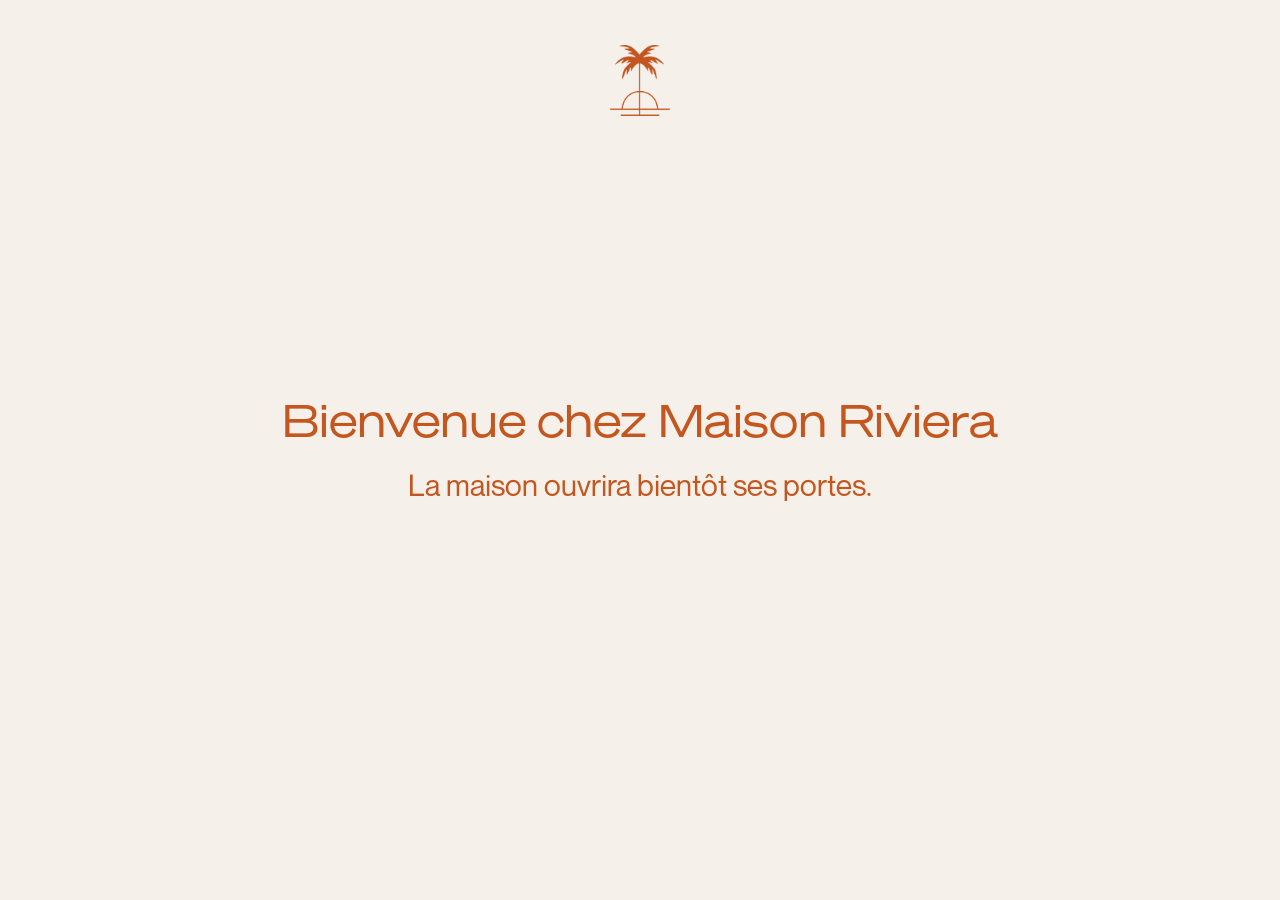
==== index.html @ 811e1cfb "Mise a jour du code et ajout du lien Instagram" ====
<!DOCTYPE html>
<html lang="fr">
<head>
    <meta charset="UTF-8">
    <meta name="viewport" content="width=device-width, initial-scale=1.0">
    <title>Maison Riviera</title>

    <link rel="stylesheet" href="style.css">
</head>

<body>
    <header>
        <a href="https://www.instagram.com/bymaisonriviera/" class="instagram-link" aria-label="Instagram de Maison Riviera">
            <img src="logo.png" alt="Maison Riviera" class="logo">
        </a>
    </header>

    <main>
        <a href="https://www.instagram.com/bymaisonriviera/" class="instagram-link welcome">Bienvenue chez Maison Riviera</a>
        <a href="https://www.instagram.com/bymaisonriviera/" class="instagram-link opening">La maison ouvrira bientôt ses portes.</a>
    </main>

    <script src="script.js"></script>
</body>
</html>
---- style.css ----
:root {
    --background-color: #f5f0e9;
    --text-color: #c4561f;
}

/* Söhne Breit — titres */
@font-face {
    font-family: "Söhne Breit";
    src: url("TYPO/TestSohneBreit-Buch-BF663d89ca2ff42.otf") format("opentype");
    font-style: normal;
    font-weight: 400;
}

@font-face {
    font-family: "Söhne Breit";
    src: url("TYPO/TestSohneBreit-BuchKursiv-BF663d89ca6008d.otf") format("opentype");
    font-style: italic;
    font-weight: 400;
}

@font-face {
    font-family: "Söhne Breit";
    src: url("TYPO/TestSohneBreit-Halbfett-BF663d89cacf645.otf") format("opentype");
    font-style: normal;
    font-weight: 600;
}

@font-face {
    font-family: "Söhne Breit";
    src: url("TYPO/TestSohneBreit-Fett-BF663d89ca84caa.otf") format("opentype");
    font-style: normal;
    font-weight: 700;
}

/* Neue Montreal — corps de texte */
@font-face {
    font-family: "Neue Montreal";
    src: url("TYPO/NeueMontreal-Regular.otf") format("opentype");
    font-style: normal;
    font-weight: 400;
}

@font-face {
    font-family: "Neue Montreal";
    src: url("TYPO/NeueMontreal-Italic.otf") format("opentype");
    font-style: italic;
    font-weight: 400;
}

@font-face {
    font-family: "Neue Montreal";
    src: url("TYPO/NeueMontreal-Medium.otf") format("opentype");
    font-style: normal;
    font-weight: 500;
}

@font-face {
    font-family: "Neue Montreal";
    src: url("TYPO/NeueMontreal-Bold.otf") format("opentype");
    font-style: normal;
    font-weight: 700;
}

* {
    margin: 0;
    padding: 0;
    box-sizing: border-box;
}

html,
body {
    width: 100%;
    min-height: 100%;
}

body {
    display: flex;
    justify-content: center;
    align-items: center;
    min-height: 100vh;
    min-height: 100svh;
    padding: 16px;
    overflow-x: hidden;
    font-family: "Neue Montreal", Arial, sans-serif;
    background-color: var(--background-color);
    color: var(--text-color);
}

header {
    position: absolute;
    top: 0;
    left: 0;
    width: 100%;
    text-align: center;
}

.logo {
    width: clamp(36px, 12vw, 60px); /* Taille du logo */
    margin-top: clamp(24px, 5vw, 45px); /* Espace au-dessus du logo */
    max-width: 100%;
    height: auto;
}

.instagram-link {
    color: inherit;
    text-decoration: none;
}

main {
    display: grid;
    gap: clamp(12px, 2vw, 24px);
    width: min(100%, 1200px);
    text-align: center;
}

.welcome {
    font-family: "Söhne Breit", Arial, sans-serif;
    font-size: clamp(32px, 5vw, 45px);
    font-weight: 400;
    line-height: 1.05;
}

.opening {
    font-family: "Neue Montreal", Arial, sans-serif;
    font-size: clamp(20px, 3.4vw, 30px);
    font-weight: 400;
    line-height: 1.15;
}
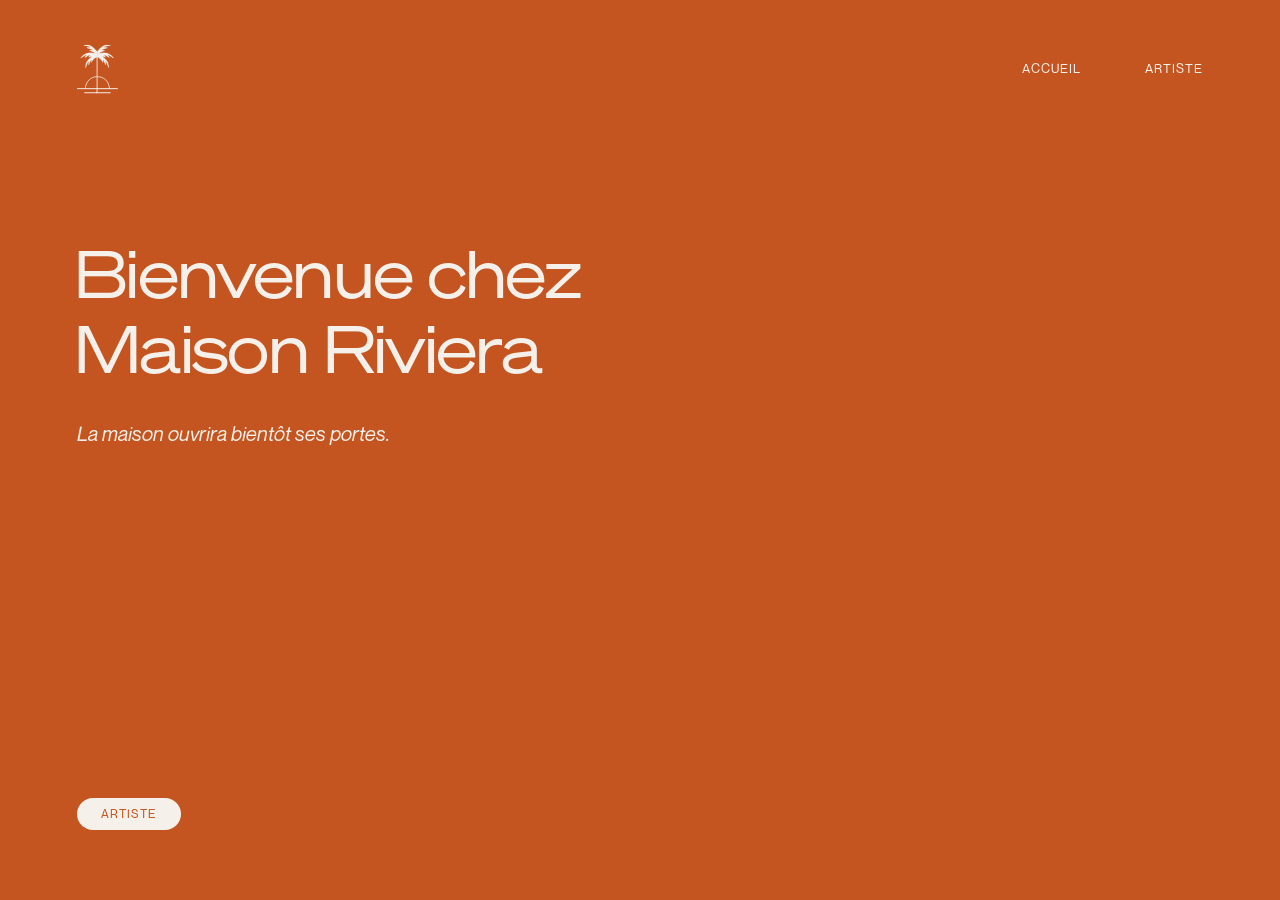
==== commit 37bb9366: "Update Maison Riviera website and press kit" ====
--- a/index.html
+++ b/index.html
@@ -8,18 +8,31 @@
     <link rel="stylesheet" href="style.css">
 </head>
 
-<body>
+<body class="home-page">
     <header>
-        <a href="https://www.instagram.com/bymaisonriviera/" class="instagram-link" aria-label="Instagram de Maison Riviera">
-            <img src="logo.png" alt="Maison Riviera" class="logo">
+        <a href="index.html" class="logo-link" aria-label="Maison Riviera — Accueil">
+            <svg class="logo" aria-hidden="true" focusable="false" preserveAspectRatio="none" overflow="visible" style="display: block;" width="62.0952" height="73.1478" viewBox="0 0 62.0952 73.1478" fill="none" xmlns="http://www.w3.org/2000/svg">
+<g>
+<line x1="11.6828" y1="72.4086" x2="50.4184" y2="72.4086" stroke="currentColor" stroke-width="1.47845" stroke-linecap="round"/>
+<path d="M49.1999 66.1993C48.7974 55.8565 41.3648 48.0143 30.8842 48.0143C20.4037 48.0143 13.1108 55.8565 12.7161 66.1993" stroke="currentColor" stroke-width="1.18276"/>
+<line x1="0.739304" y1="66.1987" x2="61.356" y2="66.1987" stroke="currentColor" stroke-width="1.47845" stroke-linecap="round"/>
+<rect x="30.0122" y="15.3408" width="0.861104" height="57.5441" fill="currentColor" stroke="currentColor" stroke-width="0.295691"/>
+<path d="M51.1547 0.851968C42.5429 -1.21315 38.0746 1.09618 30.6042 10.0184V18.6673C34.6792 18.9527 38.6369 25.2128 39.1792 26.7249C39.7215 28.237 38.7357 22.7331 39.6228 22.8809C40.5099 23.0288 42.4002 29.195 43.3189 30.1254C44.2376 31.0557 43.1702 25.1868 43.6146 24.6551C44.0591 24.1234 47.2984 33.3056 47.9021 34.7086C48.5058 36.1115 48.05 28.4991 46.2758 25.2465C44.5017 21.9939 38.2922 17.4107 39.1792 17.2628C40.0663 17.115 43.6146 18.6673 43.6146 18.6673C44.4385 18.471 40.9487 16.5033 41.6926 15.6365C42.4366 14.7698 47.7953 18.7991 48.937 19.037C50.0788 19.2748 46.8843 15.7979 46.5715 14.7494C46.2587 13.701 55.9547 20.4497 55.5901 19.7762C46.4237 7.65286 35.3839 13.3418 34.4482 12.5318C33.5125 11.7217 39.7706 8.68777 41.8405 8.53993C43.9103 8.39208 37.9965 7.50501 37.9965 7.06148C37.9965 6.61795 46.128 4.5481 46.128 4.10457C46.128 3.66104 39.6179 3.66004 40.5099 3.51319C41.8421 2.58153 41.8625 2.08687 51.1547 0.851968Z" fill="currentColor" stroke="currentColor" stroke-width="0.295691"/>
+<path d="M9.91769 0.851968C18.5295 -1.21315 22.9979 1.09618 30.4682 10.0184V18.6673C26.3932 18.9527 22.4355 25.2128 21.8932 26.7249C21.3509 28.237 22.3367 22.7331 21.4496 22.8809C20.5626 23.0288 18.6722 29.195 17.7535 30.1254C16.8348 31.0557 17.9023 25.1868 17.4578 24.6551C17.0134 24.1234 13.774 33.3056 13.1703 34.7086C12.5666 36.1115 13.0224 28.4991 14.7966 25.2465C16.5707 21.9939 22.7802 17.4107 21.8932 17.2628C21.0061 17.115 17.4578 18.6673 17.4578 18.6673C16.6339 18.471 20.1237 16.5033 19.3798 15.6365C18.6359 14.7698 13.2771 18.7991 12.1354 19.037C10.9937 19.2748 14.1881 15.7979 14.5009 14.7494C14.8137 13.701 5.1177 20.4497 5.48232 19.7762C14.6487 7.65286 25.6886 13.3418 26.6242 12.5318C27.5599 11.7217 21.3018 8.68777 19.232 8.53993C17.1621 8.39208 23.0759 7.50501 23.0759 7.06148C23.0759 6.61795 14.9444 4.5481 14.9444 4.10457C14.9444 3.66104 21.4545 3.66004 20.5626 3.51319C19.2303 2.58153 19.2099 2.08687 9.91769 0.851968Z" fill="currentColor" stroke="currentColor" stroke-width="0.295691"/>
+</g>
+</svg>
         </a>
+        <nav class="header-nav" aria-label="Navigation principale">
+            <a href="index.html" aria-current="page">ACCUEIL</a>
+            <a href="artiste.html">ARTISTE</a>
+        </nav>
     </header>
 
-    <main>
-        <a href="https://www.instagram.com/bymaisonriviera/" class="instagram-link welcome">Bienvenue chez Maison Riviera</a>
-        <a href="https://www.instagram.com/bymaisonriviera/" class="instagram-link opening">La maison ouvrira bientôt ses portes.</a>
+    <main class="home-main" id="contenu">
+        <h1 class="welcome"><span>Bienvenue chez</span> <span>Maison Riviera</span></h1>
+        <p class="opening">La maison ouvrira bientôt ses portes.</p>
+        <a href="artiste.html" class="artist-button">ARTISTE</a>
     </main>
 
-    <script src="script.js"></script>
 </body>
 </html>
--- a/style.css
+++ b/style.css
@@ -1,12 +1,15 @@
 :root {
-    --background-color: #f5f0e9;
-    --text-color: #c4561f;
+    --background-color: #F5F0E9;
+    --text-color: #C45520;
+    /* Marges éditoriales et échelles bornées pour les grands écrans. */
+    --page-gutter: clamp(24px, 6vw, 112px);
 }
 
 /* Söhne Breit — titres */
 @font-face {
     font-family: "Söhne Breit";
     src: url("TYPO/TestSohneBreit-Buch-BF663d89ca2ff42.otf") format("opentype");
+    font-display: swap;
     font-style: normal;
     font-weight: 400;
 }
@@ -14,6 +17,7 @@
 @font-face {
     font-family: "Söhne Breit";
     src: url("TYPO/TestSohneBreit-BuchKursiv-BF663d89ca6008d.otf") format("opentype");
+    font-display: swap;
     font-style: italic;
     font-weight: 400;
 }
@@ -21,6 +25,7 @@
 @font-face {
     font-family: "Söhne Breit";
     src: url("TYPO/TestSohneBreit-Halbfett-BF663d89cacf645.otf") format("opentype");
+    font-display: swap;
     font-style: normal;
     font-weight: 600;
 }
@@ -28,6 +33,7 @@
 @font-face {
     font-family: "Söhne Breit";
     src: url("TYPO/TestSohneBreit-Fett-BF663d89ca84caa.otf") format("opentype");
+    font-display: swap;
     font-style: normal;
     font-weight: 700;
 }
@@ -36,6 +42,7 @@
 @font-face {
     font-family: "Neue Montreal";
     src: url("TYPO/NeueMontreal-Regular.otf") format("opentype");
+    font-display: swap;
     font-style: normal;
     font-weight: 400;
 }
@@ -43,6 +50,7 @@
 @font-face {
     font-family: "Neue Montreal";
     src: url("TYPO/NeueMontreal-Italic.otf") format("opentype");
+    font-display: swap;
     font-style: italic;
     font-weight: 400;
 }
@@ -50,6 +58,7 @@
 @font-face {
     font-family: "Neue Montreal";
     src: url("TYPO/NeueMontreal-Medium.otf") format("opentype");
+    font-display: swap;
     font-style: normal;
     font-weight: 500;
 }
@@ -57,6 +66,7 @@
 @font-face {
     font-family: "Neue Montreal";
     src: url("TYPO/NeueMontreal-Bold.otf") format("opentype");
+    font-display: swap;
     font-style: normal;
     font-weight: 700;
 }
@@ -67,62 +77,390 @@
     box-sizing: border-box;
 }
 
-html,
 body {
-    width: 100%;
-    min-height: 100%;
-}
-
-body {
-    display: flex;
-    justify-content: center;
-    align-items: center;
     min-height: 100vh;
     min-height: 100svh;
-    padding: 16px;
-    overflow-x: hidden;
+    display: flex;
+    flex-direction: column;
+    background: var(--background-color);
+    color: var(--text-color);
     font-family: "Neue Montreal", Arial, sans-serif;
+}
+
+.home-page {
+    --background-color: #C45520;
+    --text-color: #F5F0E9;
+}
+
+header {
+    display: flex;
+    align-items: center;
+    justify-content: space-between;
+    gap: 24px;
+    padding: clamp(28px, 3.5vw, 60px) var(--page-gutter) 0;
+    flex-shrink: 0;
     background-color: var(--background-color);
     color: var(--text-color);
 }
 
-header {
-    position: absolute;
-    top: 0;
-    left: 0;
+.logo-link {
+    display: flex;
+    align-items: center;
+    min-width: 44px;
+    min-height: 44px;
+    color: inherit;
+}
+
+.logo {
+    display: block;
+    width: clamp(34px, 2rem + 0.7vw, 46px);
+    height: auto;
+}
+
+.header-nav {
+    display: flex;
+    align-items: center;
+    gap: clamp(30px, 5vw, 88px);
+}
+
+.header-nav a {
+    display: inline-flex;
+    align-items: center;
+    min-height: 44px;
+    color: inherit;
+    font-size: clamp(12px, 0.7rem + 0.12vw, 14px);
+    letter-spacing: 0.08em;
+    line-height: 1.2;
+    text-decoration: none;
+    text-underline-offset: 6px;
+}
+
+.header-nav a:hover {
+    text-decoration: underline;
+}
+
+a:focus-visible {
+    outline: 2px solid currentColor;
+    outline-offset: 6px;
+}
+
+.home-main {
+    flex: 1;
+    display: flex;
+    flex-direction: column;
+    align-items: flex-start;
+    padding: clamp(100px, 16vh, 184px) var(--page-gutter) clamp(36px, 5vw, 80px);
+}
+
+.welcome {
+    margin-left: -0.045em;
+    font-family: "Söhne Breit", Arial, sans-serif;
+    font-size: clamp(38px, 1.5rem + 3.2vw, 82px);
+    letter-spacing: -0.025em;
+    font-weight: 400;
+    line-height: 1.15;
+}
+
+.welcome span {
+    display: block;
+}
+
+.opening {
+    margin-top: clamp(24px, 2.5vw, 40px);
+    margin-bottom: 96px;
+    font-size: clamp(17px, 0.9375rem + 0.4vw, 22px);
+    font-style: italic;
+    line-height: 1.6;
+}
+
+.artist-button {
+    position: relative;
+    isolation: isolate;
+    display: inline-flex;
+    justify-content: center;
+    align-items: center;
+    min-width: 104px;
+    min-height: 44px;
+    margin-top: auto;
+    padding: 0 22px;
+    color: var(--background-color);
+    font-size: 12px;
+    letter-spacing: 0.08em;
+    line-height: 1.2;
+    text-decoration: none;
+}
+
+/* Une silhouette de 32 px, dans une cible clavier/tactile de 44 px. */
+.artist-button::before {
+    content: "";
+    position: absolute;
+    z-index: -1;
+    inset: 6px 0;
+    border-radius: 100px;
+    background: var(--text-color);
+}
+
+.artist-button:hover {
+    text-decoration: underline;
+    text-underline-offset: 3px;
+}
+
+.artist-main {
+    padding: clamp(128px, 25vh, 280px) var(--page-gutter) var(--page-gutter);
+}
+
+.artist-card {
+    margin-left: clamp(80px, 18vw, 312px);
+    width: clamp(260px, 15rem + 4vw, 322px);
+    max-width: 100%;
+}
+
+.artist-card h1 {
+    margin-bottom: 20px;
+    font-size: clamp(14px, 0.8rem + 0.15vw, 16px);
+    font-weight: 400;
+    letter-spacing: 0.1em;
+    line-height: 1.4;
+}
+
+.artist-portrait {
+    position: relative;
+    aspect-ratio: 1;
+    overflow: hidden;
+}
+
+.artist-portrait img {
+    position: absolute;
+    width: 105.75%;
+    height: 188%;
+    max-width: none;
+    left: -2.94%;
+    top: -8.18%;
+}
+
+@media (max-width: 600px) {
+    .home-main {
+        padding-top: clamp(96px, 16svh, 136px);
+    }
+
+    .welcome {
+        margin-left: 0;
+        font-size: clamp(30px, 1.25rem + 3vw, 38px);
+        letter-spacing: -0.03em;
+    }
+
+    .opening {
+        max-width: 24em;
+        margin-top: 24px;
+        margin-bottom: 72px;
+    }
+
+    .artist-main {
+        padding-top: clamp(96px, 16svh, 136px);
+    }
+
+    .artist-card {
+        width: min(100%, 290px);
+        margin-inline: auto;
+    }
+}
+
+/* Press kit : styles limités à la page artiste. */
+.artist-page .press-kit-trigger {
+    position: relative;
+    border: 0;
+    padding: 0;
+    background: none;
+    color: inherit;
+    font: inherit;
+    letter-spacing: inherit;
+    text-align: left;
+    cursor: pointer;
+    text-underline-offset: 5px;
+    text-decoration-thickness: 1px;
+}
+
+.artist-page .press-kit-trigger::after {
+    content: "";
+    position: absolute;
+    inset: -12px 0;
+}
+
+@media (hover: hover) {
+    .artist-page .press-kit-trigger:hover {
+        text-decoration: underline;
+    }
+}
+
+.artist-page .press-kit-trigger:focus-visible {
+    outline: 2px solid currentColor;
+    outline-offset: 5px;
+}
+
+.artist-page .press-kit-dialog {
+    margin: auto;
+    padding: 0;
+    width: 88vw;
+    max-width: 1600px;
+    height: 80vh;
+    height: 80dvh;
+    max-height: calc(100dvh - 32px);
+    border: 0;
+    background: var(--background-color);
+    color: var(--text-color);
+    overflow: hidden;
+}
+
+.artist-page .press-kit-dialog {
+    box-shadow: 0 12px 48px rgb(74 42 24 / 12%),
+                0 2px 10px rgb(74 42 24 / 5%);
+}
+
+.artist-page .press-kit-dialog[open] {
+    display: flex;
+    flex-direction: column;
+}
+
+.artist-page .press-kit-dialog::backdrop {
+    background: rgb(196 85 32 / 4%);
+}
+
+.artist-page .press-kit-toolbar {
+    height: 44px;
+    display: flex;
+    align-items: center;
+    justify-content: space-between;
+    gap: 16px;
+    padding: 0 8px;
+    flex-shrink: 0;
+}
+
+.artist-page .press-kit-toolbar h2 {
+    position: absolute;
+    width: 1px;
+    height: 1px;
+    padding: 0;
+    overflow: hidden;
+    clip-path: inset(50%);
+    white-space: nowrap;
+}
+
+.artist-page .press-kit-close {
+    position: absolute;
+    top: 4px;
+    right: 8px;
+    z-index: 1;
+    display: grid;
+    place-items: center;
+    width: 44px;
+    height: 44px;
+    padding: 0;
+    appearance: none;
+    border: 0;
+    outline: none;
+    box-shadow: none;
+    background: none;
+    color: #C45520;
+    font: inherit;
+    font-size: 24px;
+    line-height: 1;
+    cursor: pointer;
+}
+
+/* Un repère clavier sur le symbole, sans cadre susceptible d'être rogné. */
+.artist-page .press-kit-close:focus-visible {
+    text-decoration: underline;
+    text-decoration-thickness: 2px;
+    text-underline-offset: 4px;
+}
+
+@media (hover: hover) {
+    .artist-page .press-kit-close:hover {
+        opacity: 0.7;
+    }
+}
+
+.artist-page .press-kit-content {
+    flex: 1;
+    min-height: 0;
+    overflow: hidden;
+    overscroll-behavior: contain;
+}
+
+.artist-page .press-kit-status {
+    padding: 24px clamp(16px, 2vw, 32px);
+    font-size: 16px;
+    line-height: 1.5;
+}
+
+.artist-page .press-kit-viewer {
     width: 100%;
-    text-align: center;
-}
-
-.logo {
-    width: clamp(36px, 12vw, 60px); /* Taille du logo */
-    margin-top: clamp(24px, 5vw, 45px); /* Espace au-dessus du logo */
-    max-width: 100%;
-    height: auto;
-}
-
-.instagram-link {
-    color: inherit;
-    text-decoration: none;
-}
-
-main {
-    display: grid;
-    gap: clamp(12px, 2vw, 24px);
-    width: min(100%, 1200px);
-    text-align: center;
-}
-
-.welcome {
-    font-family: "Söhne Breit", Arial, sans-serif;
-    font-size: clamp(32px, 5vw, 45px);
-    font-weight: 400;
-    line-height: 1.05;
-}
-
-.opening {
-    font-family: "Neue Montreal", Arial, sans-serif;
-    font-size: clamp(20px, 3.4vw, 30px);
-    font-weight: 400;
-    line-height: 1.15;
-}
+    height: 100%;
+    overflow-y: auto;
+    overscroll-behavior: contain;
+    background: #F5F0E9;
+    scrollbar-color: #C45520 #F5F0E9;
+    scrollbar-width: thin;
+}
+
+.artist-page .press-kit-viewer:focus-visible {
+    outline: 2px solid #C45520;
+    outline-offset: -2px;
+}
+
+/* Chaque page tient dans une fenêtre complète du lecteur, sans recadrage. */
+.artist-page .press-kit-page {
+    width: 100%;
+    height: 100%;
+    padding: 8px 16px 16px;
+}
+
+.artist-page .press-kit-page img {
+    display: block;
+    width: 100%;
+    height: 100%;
+    object-fit: contain;
+}
+
+.artist-page .press-kit-transcript {
+    position: absolute;
+    width: 1px;
+    height: 1px;
+    overflow: hidden;
+    clip-path: inset(50%);
+    white-space: pre-wrap;
+}
+
+.artist-page .press-kit-viewer[hidden],
+.artist-page .press-kit-status[hidden] {
+    display: none;
+}
+
+@media (max-width: 767px) {
+    .artist-page .press-kit-dialog {
+        width: calc(100vw - 32px);
+    }
+}
+
+/* Annotations extraites des PDF, superposées sans modifier leur rendu. */
+.artist-page .press-kit-page {
+    position: relative;
+}
+
+.artist-page .press-kit-annotations {
+    position: absolute;
+    pointer-events: none;
+}
+
+.artist-page .press-kit-annotations a {
+    position: absolute;
+    display: block;
+    pointer-events: auto;
+    cursor: pointer;
+    background: transparent;
+}
+
+.artist-page .press-kit-annotations a:focus-visible {
+    outline: 2px solid #C45520;
+    outline-offset: 2px;
+}
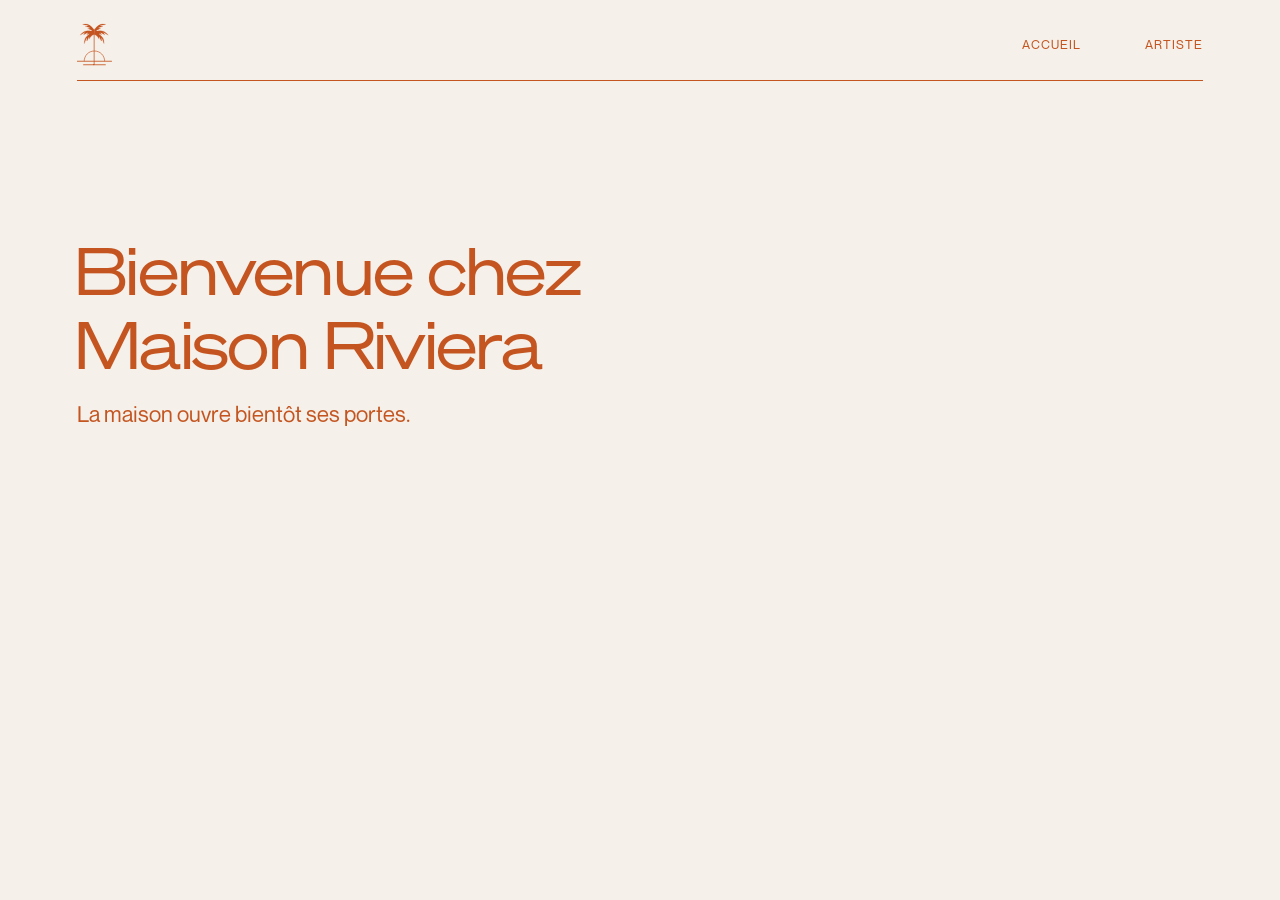
==== commit 39254adf: "Update Maison Riviera website" ====
--- a/index.html
+++ b/index.html
@@ -10,6 +10,7 @@
 
 <body class="home-page">
     <header>
+        <div class="site-header-inner">
         <a href="index.html" class="logo-link" aria-label="Maison Riviera — Accueil">
             <svg class="logo" aria-hidden="true" focusable="false" preserveAspectRatio="none" overflow="visible" style="display: block;" width="62.0952" height="73.1478" viewBox="0 0 62.0952 73.1478" fill="none" xmlns="http://www.w3.org/2000/svg">
 <g>
@@ -26,12 +27,12 @@
             <a href="index.html" aria-current="page">ACCUEIL</a>
             <a href="artiste.html">ARTISTE</a>
         </nav>
+        </div>
     </header>
 
     <main class="home-main" id="contenu">
         <h1 class="welcome"><span>Bienvenue chez</span> <span>Maison Riviera</span></h1>
-        <p class="opening">La maison ouvrira bientôt ses portes.</p>
-        <a href="artiste.html" class="artist-button">ARTISTE</a>
+        <p class="opening">La maison ouvre bientôt ses portes.</p>
     </main>
 
 </body>
--- a/style.css
+++ b/style.css
@@ -88,8 +88,8 @@
 }
 
 .home-page {
-    --background-color: #C45520;
-    --text-color: #F5F0E9;
+    --background-color: #F5F0E9;
+    --text-color: #C45520;
 }
 
 header {
@@ -97,11 +97,43 @@
     align-items: center;
     justify-content: space-between;
     gap: 24px;
-    padding: clamp(28px, 3.5vw, 60px) var(--page-gutter) 0;
+    height: clamp(72px, 7vw, 100px);
+    padding: clamp(10px, 1vw, 14px) var(--page-gutter);
     flex-shrink: 0;
-    background-color: var(--background-color);
-    color: var(--text-color);
-}
+    background-color: #F5F0E9;
+    color: #C45520;
+}
+
+
+/* Une même grille pour le logo, la navigation et la ligne des deux pages. */
+.site-header-inner {
+    position: relative;
+    display: flex;
+    align-items: center;
+    justify-content: space-between;
+    gap: 24px;
+    width: 100%;
+    height: 100%;
+}
+
+.site-header-inner::after {
+    content: "";
+    position: absolute;
+    left: 0;
+    bottom: -4px;
+    width: 100%;
+    height: 1px;
+    background: #C45520;
+    pointer-events: none;
+}
+
+@media (min-resolution: 2dppx) {
+    .site-header-inner::after {
+        transform: scaleY(0.5);
+        transform-origin: bottom;
+    }
+}
+
 
 .logo-link {
     display: flex;
@@ -113,7 +145,7 @@
 
 .logo {
     display: block;
-    width: clamp(34px, 2rem + 0.7vw, 46px);
+    width: clamp(30px, 1.625rem + 0.7vw, 38px);
     height: auto;
 }
 
@@ -128,7 +160,7 @@
     align-items: center;
     min-height: 44px;
     color: inherit;
-    font-size: clamp(12px, 0.7rem + 0.12vw, 14px);
+    font-size: clamp(12px, 0.6875rem + 0.12vw, 13px);
     letter-spacing: 0.08em;
     line-height: 1.2;
     text-decoration: none;
@@ -144,12 +176,16 @@
     outline-offset: 6px;
 }
 
+.home-main,
+.artist-main {
+    padding: clamp(100px, 16vh, 184px) var(--page-gutter) clamp(36px, 5vw, 80px);
+}
+
 .home-main {
     flex: 1;
     display: flex;
     flex-direction: column;
     align-items: flex-start;
-    padding: clamp(100px, 16vh, 184px) var(--page-gutter) clamp(36px, 5vw, 80px);
 }
 
 .welcome {
@@ -166,57 +202,29 @@
 }
 
 .opening {
-    margin-top: clamp(24px, 2.5vw, 40px);
+    margin-top: clamp(10px, 1vw, 16px);
     margin-bottom: 96px;
-    font-size: clamp(17px, 0.9375rem + 0.4vw, 22px);
-    font-style: italic;
+    font-size: clamp(19px, 1.0625rem + 0.4vw, 24px);
+    font-style: normal;
+    font-weight: 400;
     line-height: 1.6;
 }
 
-.artist-button {
-    position: relative;
-    isolation: isolate;
-    display: inline-flex;
-    justify-content: center;
-    align-items: center;
-    min-width: 104px;
-    min-height: 44px;
-    margin-top: auto;
-    padding: 0 22px;
-    color: var(--background-color);
-    font-size: 12px;
-    letter-spacing: 0.08em;
-    line-height: 1.2;
-    text-decoration: none;
-}
-
-/* Une silhouette de 32 px, dans une cible clavier/tactile de 44 px. */
-.artist-button::before {
-    content: "";
-    position: absolute;
-    z-index: -1;
-    inset: 6px 0;
-    border-radius: 100px;
-    background: var(--text-color);
-}
-
-.artist-button:hover {
-    text-decoration: underline;
-    text-underline-offset: 3px;
-}
-
 .artist-main {
-    padding: clamp(128px, 25vh, 280px) var(--page-gutter) var(--page-gutter);
+    flex: 1;
+    display: flex;
+    align-items: flex-start;
+    justify-content: flex-start;
 }
 
 .artist-card {
-    margin-left: clamp(80px, 18vw, 312px);
     width: clamp(260px, 15rem + 4vw, 322px);
     max-width: 100%;
 }
 
 .artist-card h1 {
     margin-bottom: 20px;
+    text-align: left;
     font-size: clamp(14px, 0.8rem + 0.15vw, 16px);
     font-weight: 400;
     letter-spacing: 0.1em;
@@ -224,6 +232,7 @@
 }
 
 .artist-portrait {
+    display: block;
     position: relative;
     aspect-ratio: 1;
     overflow: hidden;
@@ -239,7 +248,8 @@
 }
 
 @media (max-width: 600px) {
-    .home-main {
+    .home-main,
+    .artist-main {
         padding-top: clamp(96px, 16svh, 136px);
     }
 
@@ -251,216 +261,30 @@
 
     .opening {
         max-width: 24em;
-        margin-top: 24px;
+        margin-top: 10px;
         margin-bottom: 72px;
-    }
-
-    .artist-main {
-        padding-top: clamp(96px, 16svh, 136px);
     }
 
     .artist-card {
         width: min(100%, 290px);
-        margin-inline: auto;
-    }
-}
-
-/* Press kit : styles limités à la page artiste. */
-.artist-page .press-kit-trigger {
+    }
+}
+
+/* Accès au document depuis la page artiste. */
+.press-kit-trigger {
     position: relative;
-    border: 0;
-    padding: 0;
-    background: none;
     color: inherit;
-    font: inherit;
-    letter-spacing: inherit;
-    text-align: left;
-    cursor: pointer;
+    text-decoration: none;
     text-underline-offset: 5px;
     text-decoration-thickness: 1px;
 }
 
-.artist-page .press-kit-trigger::after {
+.press-kit-trigger::after {
     content: "";
     position: absolute;
     inset: -12px 0;
 }
 
-@media (hover: hover) {
-    .artist-page .press-kit-trigger:hover {
-        text-decoration: underline;
-    }
-}
-
-.artist-page .press-kit-trigger:focus-visible {
-    outline: 2px solid currentColor;
-    outline-offset: 5px;
-}
-
-.artist-page .press-kit-dialog {
-    margin: auto;
-    padding: 0;
-    width: 88vw;
-    max-width: 1600px;
-    height: 80vh;
-    height: 80dvh;
-    max-height: calc(100dvh - 32px);
-    border: 0;
-    background: var(--background-color);
-    color: var(--text-color);
-    overflow: hidden;
-}
-
-.artist-page .press-kit-dialog {
-    box-shadow: 0 12px 48px rgb(74 42 24 / 12%),
-                0 2px 10px rgb(74 42 24 / 5%);
-}
-
-.artist-page .press-kit-dialog[open] {
-    display: flex;
-    flex-direction: column;
-}
-
-.artist-page .press-kit-dialog::backdrop {
-    background: rgb(196 85 32 / 4%);
-}
-
-.artist-page .press-kit-toolbar {
-    height: 44px;
-    display: flex;
-    align-items: center;
-    justify-content: space-between;
-    gap: 16px;
-    padding: 0 8px;
-    flex-shrink: 0;
-}
-
-.artist-page .press-kit-toolbar h2 {
-    position: absolute;
-    width: 1px;
-    height: 1px;
-    padding: 0;
-    overflow: hidden;
-    clip-path: inset(50%);
-    white-space: nowrap;
-}
-
-.artist-page .press-kit-close {
-    position: absolute;
-    top: 4px;
-    right: 8px;
-    z-index: 1;
-    display: grid;
-    place-items: center;
-    width: 44px;
-    height: 44px;
-    padding: 0;
-    appearance: none;
-    border: 0;
-    outline: none;
-    box-shadow: none;
-    background: none;
-    color: #C45520;
-    font: inherit;
-    font-size: 24px;
-    line-height: 1;
-    cursor: pointer;
-}
-
-/* Un repère clavier sur le symbole, sans cadre susceptible d'être rogné. */
-.artist-page .press-kit-close:focus-visible {
+.press-kit-trigger:hover {
     text-decoration: underline;
-    text-decoration-thickness: 2px;
-    text-underline-offset: 4px;
-}
-
-@media (hover: hover) {
-    .artist-page .press-kit-close:hover {
-        opacity: 0.7;
-    }
-}
-
-.artist-page .press-kit-content {
-    flex: 1;
-    min-height: 0;
-    overflow: hidden;
-    overscroll-behavior: contain;
-}
-
-.artist-page .press-kit-status {
-    padding: 24px clamp(16px, 2vw, 32px);
-    font-size: 16px;
-    line-height: 1.5;
-}
-
-.artist-page .press-kit-viewer {
-    width: 100%;
-    height: 100%;
-    overflow-y: auto;
-    overscroll-behavior: contain;
-    background: #F5F0E9;
-    scrollbar-color: #C45520 #F5F0E9;
-    scrollbar-width: thin;
-}
-
-.artist-page .press-kit-viewer:focus-visible {
-    outline: 2px solid #C45520;
-    outline-offset: -2px;
-}
-
-/* Chaque page tient dans une fenêtre complète du lecteur, sans recadrage. */
-.artist-page .press-kit-page {
-    width: 100%;
-    height: 100%;
-    padding: 8px 16px 16px;
-}
-
-.artist-page .press-kit-page img {
-    display: block;
-    width: 100%;
-    height: 100%;
-    object-fit: contain;
-}
-
-.artist-page .press-kit-transcript {
-    position: absolute;
-    width: 1px;
-    height: 1px;
-    overflow: hidden;
-    clip-path: inset(50%);
-    white-space: pre-wrap;
-}
-
-.artist-page .press-kit-viewer[hidden],
-.artist-page .press-kit-status[hidden] {
-    display: none;
-}
-
-@media (max-width: 767px) {
-    .artist-page .press-kit-dialog {
-        width: calc(100vw - 32px);
-    }
-}
-
-/* Annotations extraites des PDF, superposées sans modifier leur rendu. */
-.artist-page .press-kit-page {
-    position: relative;
-}
-
-.artist-page .press-kit-annotations {
-    position: absolute;
-    pointer-events: none;
-}
-
-.artist-page .press-kit-annotations a {
-    position: absolute;
-    display: block;
-    pointer-events: auto;
-    cursor: pointer;
-    background: transparent;
-}
-
-.artist-page .press-kit-annotations a:focus-visible {
-    outline: 2px solid #C45520;
-    outline-offset: 2px;
-}
+}
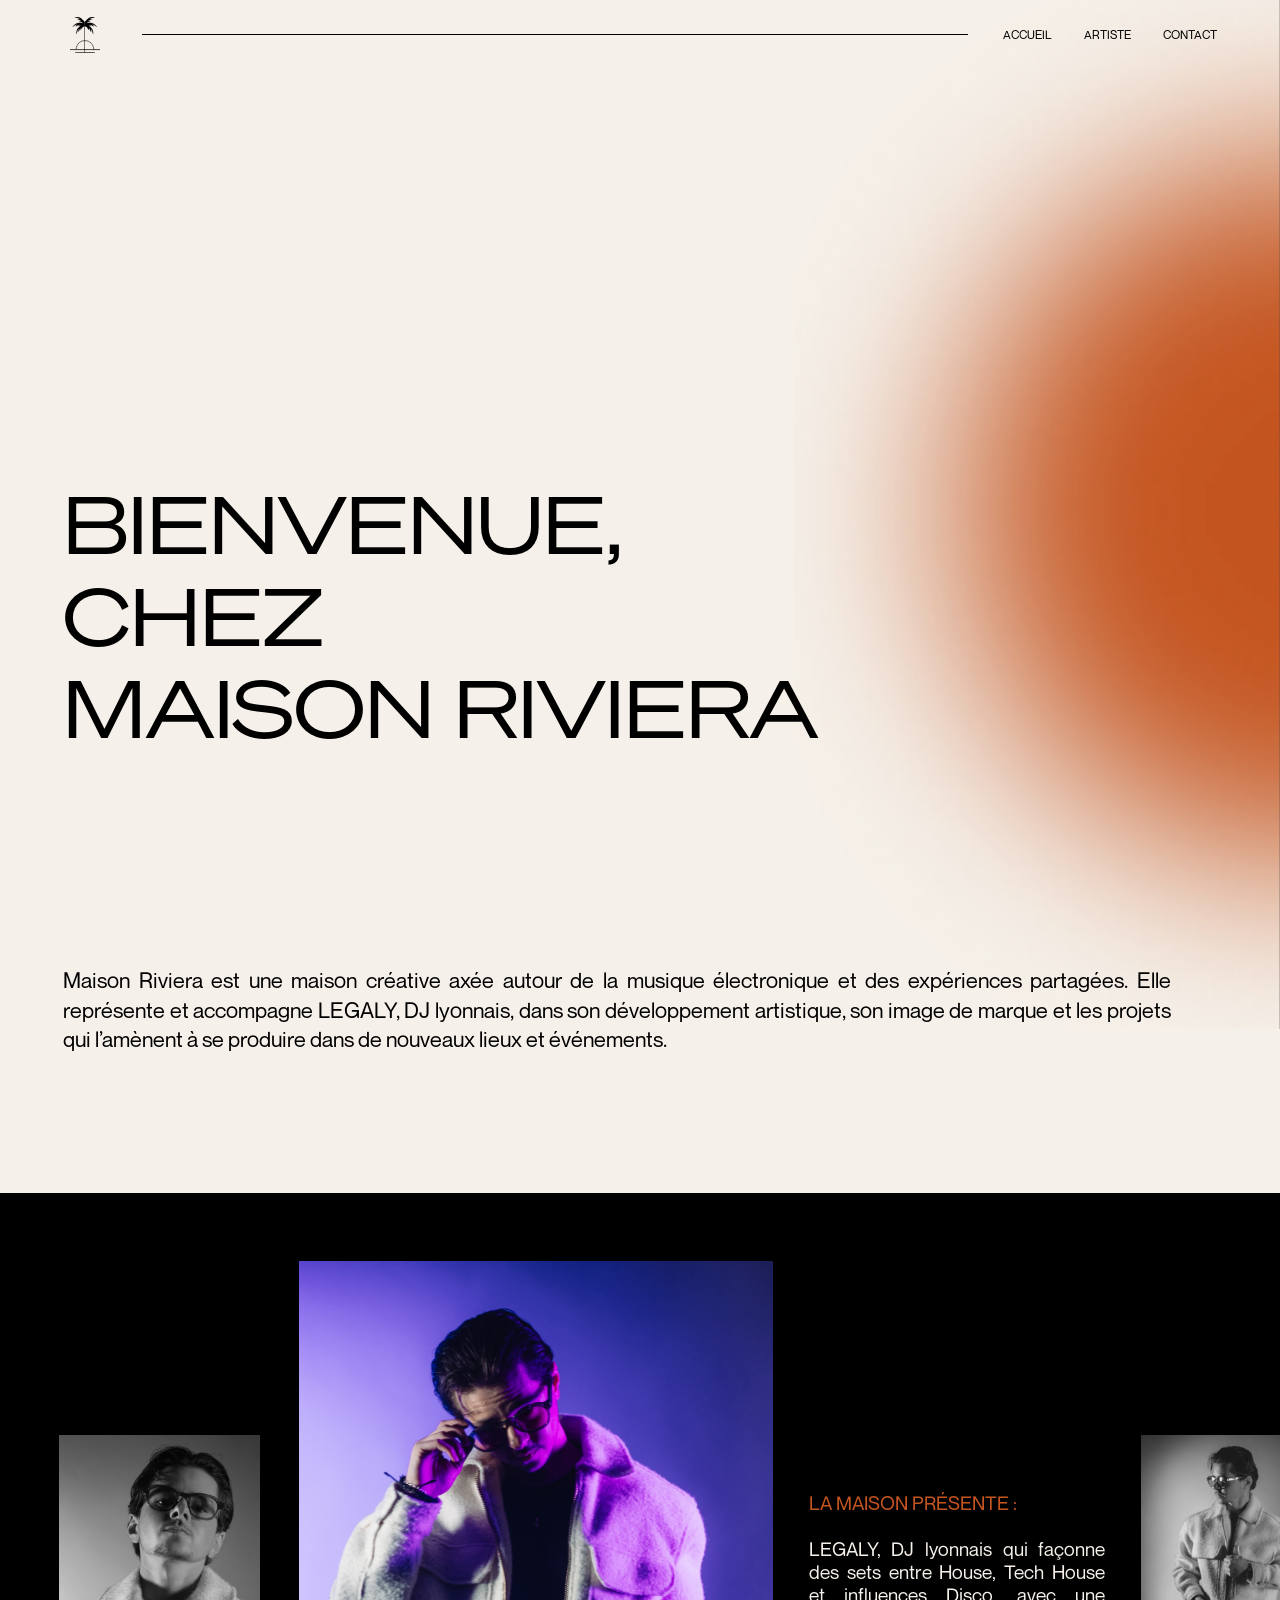
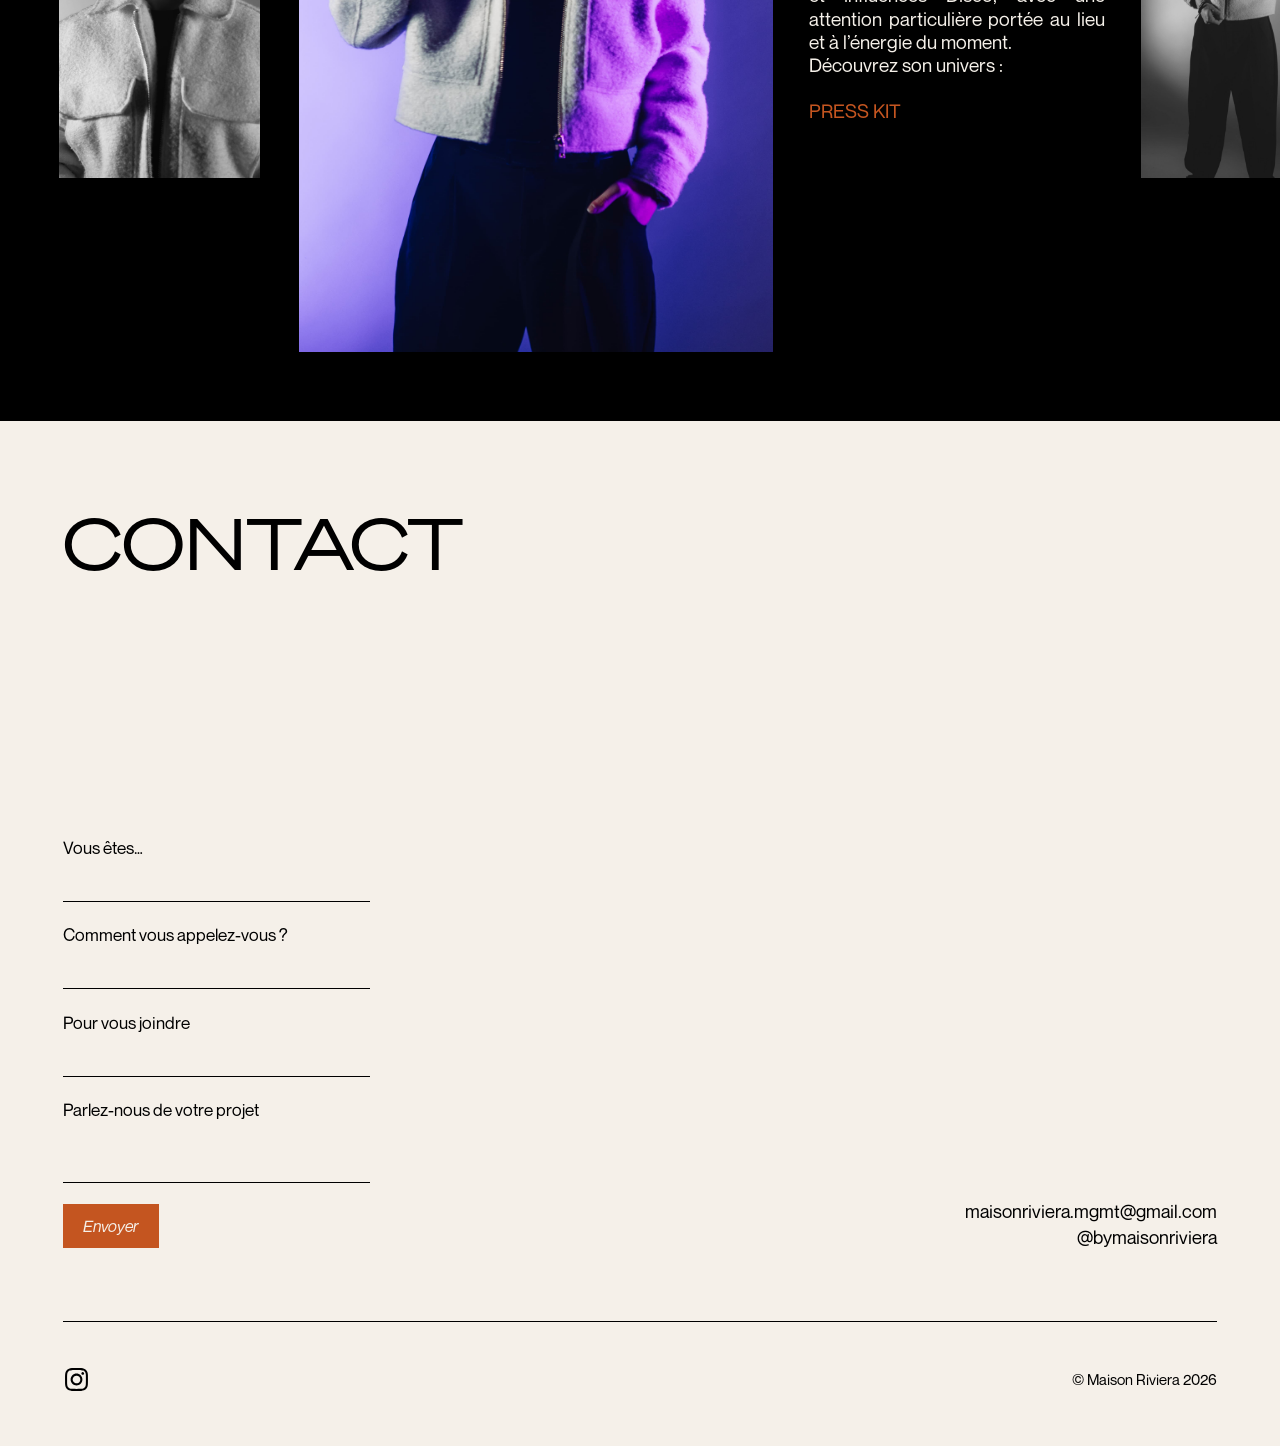
==== commit 797a4b5b: "Mise à jour du site Maison Riviera" ====
--- a/index.html
+++ b/index.html
@@ -2,38 +2,85 @@
 <html lang="fr">
 <head>
     <meta charset="UTF-8">
+    <!-- GA4 : raccorder la CMP avant publication (voir ANALYTICS.md). -->
+    <script async src="https://www.googletagmanager.com/gtag/js?id=G-8PL722ZNS5"></script>
+    <script>
+        window.dataLayer = window.dataLayer || [];
+        function gtag(){dataLayer.push(arguments);}
+        // La CMP devra définir le consentement avant les commandes js/config.
+        gtag('js', new Date());
+        gtag('config', 'G-8PL722ZNS5');
+    </script>
+    <script defer src="assets/analytics.js"></script>
     <meta name="viewport" content="width=device-width, initial-scale=1.0">
     <title>Maison Riviera</title>
 
     <link rel="stylesheet" href="style.css">
+    <meta name="description" content="Maison Riviera, maison créative autour de la musique électronique et des expériences partagées. Découvrez LEGALY et parlons de votre projet.">
+    <script defer src="assets/contact-config.js"></script>
+    <script defer src="assets/site.js"></script>
 </head>
 
-<body class="home-page">
-    <header>
-        <div class="site-header-inner">
-        <a href="index.html" class="logo-link" aria-label="Maison Riviera — Accueil">
-            <svg class="logo" aria-hidden="true" focusable="false" preserveAspectRatio="none" overflow="visible" style="display: block;" width="62.0952" height="73.1478" viewBox="0 0 62.0952 73.1478" fill="none" xmlns="http://www.w3.org/2000/svg">
-<g>
-<line x1="11.6828" y1="72.4086" x2="50.4184" y2="72.4086" stroke="currentColor" stroke-width="1.47845" stroke-linecap="round"/>
-<path d="M49.1999 66.1993C48.7974 55.8565 41.3648 48.0143 30.8842 48.0143C20.4037 48.0143 13.1108 55.8565 12.7161 66.1993" stroke="currentColor" stroke-width="1.18276"/>
-<line x1="0.739304" y1="66.1987" x2="61.356" y2="66.1987" stroke="currentColor" stroke-width="1.47845" stroke-linecap="round"/>
-<rect x="30.0122" y="15.3408" width="0.861104" height="57.5441" fill="currentColor" stroke="currentColor" stroke-width="0.295691"/>
-<path d="M51.1547 0.851968C42.5429 -1.21315 38.0746 1.09618 30.6042 10.0184V18.6673C34.6792 18.9527 38.6369 25.2128 39.1792 26.7249C39.7215 28.237 38.7357 22.7331 39.6228 22.8809C40.5099 23.0288 42.4002 29.195 43.3189 30.1254C44.2376 31.0557 43.1702 25.1868 43.6146 24.6551C44.0591 24.1234 47.2984 33.3056 47.9021 34.7086C48.5058 36.1115 48.05 28.4991 46.2758 25.2465C44.5017 21.9939 38.2922 17.4107 39.1792 17.2628C40.0663 17.115 43.6146 18.6673 43.6146 18.6673C44.4385 18.471 40.9487 16.5033 41.6926 15.6365C42.4366 14.7698 47.7953 18.7991 48.937 19.037C50.0788 19.2748 46.8843 15.7979 46.5715 14.7494C46.2587 13.701 55.9547 20.4497 55.5901 19.7762C46.4237 7.65286 35.3839 13.3418 34.4482 12.5318C33.5125 11.7217 39.7706 8.68777 41.8405 8.53993C43.9103 8.39208 37.9965 7.50501 37.9965 7.06148C37.9965 6.61795 46.128 4.5481 46.128 4.10457C46.128 3.66104 39.6179 3.66004 40.5099 3.51319C41.8421 2.58153 41.8625 2.08687 51.1547 0.851968Z" fill="currentColor" stroke="currentColor" stroke-width="0.295691"/>
-<path d="M9.91769 0.851968C18.5295 -1.21315 22.9979 1.09618 30.4682 10.0184V18.6673C26.3932 18.9527 22.4355 25.2128 21.8932 26.7249C21.3509 28.237 22.3367 22.7331 21.4496 22.8809C20.5626 23.0288 18.6722 29.195 17.7535 30.1254C16.8348 31.0557 17.9023 25.1868 17.4578 24.6551C17.0134 24.1234 13.774 33.3056 13.1703 34.7086C12.5666 36.1115 13.0224 28.4991 14.7966 25.2465C16.5707 21.9939 22.7802 17.4107 21.8932 17.2628C21.0061 17.115 17.4578 18.6673 17.4578 18.6673C16.6339 18.471 20.1237 16.5033 19.3798 15.6365C18.6359 14.7698 13.2771 18.7991 12.1354 19.037C10.9937 19.2748 14.1881 15.7979 14.5009 14.7494C14.8137 13.701 5.1177 20.4497 5.48232 19.7762C14.6487 7.65286 25.6886 13.3418 26.6242 12.5318C27.5599 11.7217 21.3018 8.68777 19.232 8.53993C17.1621 8.39208 23.0759 7.50501 23.0759 7.06148C23.0759 6.61795 14.9444 4.5481 14.9444 4.10457C14.9444 3.66104 21.4545 3.66004 20.5626 3.51319C19.2303 2.58153 19.2099 2.08687 9.91769 0.851968Z" fill="currentColor" stroke="currentColor" stroke-width="0.295691"/>
-</g>
-</svg>
-        </a>
-        <nav class="header-nav" aria-label="Navigation principale">
-            <a href="index.html" aria-current="page">ACCUEIL</a>
-            <a href="artiste.html">ARTISTE</a>
+<body>
+    <a class="skip-link" href="#contenu">Aller au contenu</a>
+    <header class="site-header">
+        <a href="#accueil" class="logo-link" aria-label="Maison Riviera — Accueil"><span class="brand-mark" aria-hidden="true"><img class="brand-light" src="assets/brand-mark.svg" alt="" width="49" height="58"><img class="brand-dark" src="assets/brand-mark-orange.svg" alt="" width="49" height="58"></span></a>
+        <span class="header-rule" aria-hidden="true"></span>
+        <nav aria-label="Navigation principale">
+            <a href="#accueil" data-analytics-event="click_home">ACCUEIL</a>
+            <a href="#artiste" data-analytics-event="click_artiste">ARTISTE</a>
+            <a href="#contact">CONTACT</a>
         </nav>
-        </div>
     </header>
-
-    <main class="home-main" id="contenu">
-        <h1 class="welcome"><span>Bienvenue chez</span> <span>Maison Riviera</span></h1>
-        <p class="opening">La maison ouvre bientôt ses portes.</p>
+    <main id="contenu">
+        <section id="accueil" class="home" aria-labelledby="welcome">
+            <div class="hero-glow" aria-hidden="true"></div>
+            <div class="hero">
+                <h1 id="welcome"><span>BIENVENUE,</span><span>CHEZ</span><span>MAISON RIVIERA</span></h1>
+            </div>
+            <div class="introduction">
+                <p>Maison Riviera est une maison créative axée autour de la musique électronique et des expériences partagées. Elle représente et accompagne LEGALY, DJ lyonnais, dans son développement artistique, son image de marque et les projets qui l’amènent à se produire dans de nouveaux lieux et événements.</p>
+            </div>
+        </section>
+        <section id="artiste" class="artist" data-header-theme="dark" aria-labelledby="artist-heading">
+            <a class="portrait portrait-secondary portrait-left" href="./press-kit-legaly.pdf" target="_blank" rel="noopener noreferrer" aria-label="Ouvrir le press kit LEGALY (PDF, nouvel onglet)" data-analytics-event="open_press_kit" data-click-source="image">
+                <img src="assets/legaly-portrait.png" alt="Portrait de LEGALY en lunettes et veste claire, en noir et blanc." width="683" height="1024" loading="lazy">
+            </a>
+            <a class="portrait portrait-main" href="./press-kit-legaly.pdf" target="_blank" rel="noopener noreferrer" aria-label="Ouvrir le press kit LEGALY (PDF, nouvel onglet)" data-analytics-event="open_press_kit" data-click-source="image">
+                <img src="LEGALY.jpeg" alt="LEGALY ajustant ses lunettes sous un éclairage violet." width="2880" height="5120" loading="lazy">
+            </a>
+            <div class="artist-copy">
+                <h2 id="artist-heading">LA MAISON PRÉSENTE :</h2>
+                <p>LEGALY, DJ lyonnais qui façonne des sets entre House, Tech House et influences Disco, avec une attention particulière portée au lieu et à l’énergie du moment.<br>Découvrez son univers :</p>
+                <a class="press-kit" href="./press-kit-legaly.pdf" target="_blank" rel="noopener noreferrer" data-analytics-event="open_press_kit" data-click-source="text" aria-label="Press kit LEGALY (PDF, nouvel onglet)">PRESS KIT</a>
+            </div>
+            <a class="portrait portrait-secondary portrait-right" href="./press-kit-legaly.pdf" target="_blank" rel="noopener noreferrer" aria-label="Ouvrir le press kit LEGALY (PDF, nouvel onglet)" data-analytics-event="open_press_kit" data-click-source="image">
+                <img src="assets/legaly-standing.png" alt="LEGALY debout, regardant sur le côté, en noir et blanc." width="576" height="1024" loading="lazy">
+            </a>
+        </section>
+        <section id="contact" class="contact" aria-labelledby="contact-heading">
+            <h2 id="contact-heading">CONTACT</h2>
+            <div class="contact-layout">
+                <form id="contact-form" action="https://api.web3forms.com/submit" method="post" aria-label="Votre projet" aria-describedby="form-status">
+                    <div class="field"><label for="profile">Vous êtes…</label><input id="profile" name="Vous êtes…" required maxlength="200" placeholder=" " autocomplete="organization-title"></div>
+                    <div class="field"><label for="name">Comment vous appelez-vous ?</label><input id="name" name="Comment vous appelez-vous ?" required maxlength="200" placeholder=" " autocomplete="name"></div>
+                    <div class="field"><label for="reply">Pour vous joindre</label><input id="reply" name="Pour vous joindre" required maxlength="300" placeholder=" " autocomplete="email"></div>
+                    <div class="field"><label for="project">Parlez-nous de votre projet</label><textarea id="project" name="Parlez-nous de votre projet" required maxlength="10000" rows="2" placeholder=" "></textarea></div>
+                    <input type="checkbox" name="botcheck" hidden style="display: none;" tabindex="-1" autocomplete="off" aria-hidden="true">
+                    <button type="submit" disabled>Envoyer</button>
+                    <p id="form-status" class="form-status" role="status" aria-live="polite" aria-atomic="true"></p>
+                    <noscript><p>Pour nous écrire, contactez <a href="mailto:maisonriviera.mgmt@gmail.com">maisonriviera.mgmt@gmail.com</a>.</p></noscript>
+                </form>
+                <address class="contact-details">
+                    <a href="mailto:maisonriviera.mgmt@gmail.com">maisonriviera.mgmt@gmail.com</a>
+                    <a href="https://www.instagram.com/bymaisonriviera/" target="_blank" rel="noopener noreferrer">@bymaisonriviera</a>
+                </address>
+            </div>
+        </section>
     </main>
-
+    <footer class="site-footer">
+        <a href="https://www.instagram.com/bymaisonriviera/" target="_blank" rel="noopener noreferrer" aria-label="Maison Riviera sur Instagram (nouvel onglet)"><img src="assets/instagram.svg" alt="" width="27" height="27"></a>
+        <p>© Maison Riviera 2026</p>
+    </footer>
 </body>
 </html>
--- a/style.css
+++ b/style.css
@@ -1,290 +1,172 @@
-:root {
-    --background-color: #F5F0E9;
-    --text-color: #C45520;
-    /* Marges éditoriales et échelles bornées pour les grands écrans. */
-    --page-gutter: clamp(24px, 6vw, 112px);
-}
-
-/* Söhne Breit — titres */
 @font-face {
     font-family: "Söhne Breit";
     src: url("TYPO/TestSohneBreit-Buch-BF663d89ca2ff42.otf") format("opentype");
     font-display: swap;
-    font-style: normal;
     font-weight: 400;
 }
-
-@font-face {
-    font-family: "Söhne Breit";
-    src: url("TYPO/TestSohneBreit-BuchKursiv-BF663d89ca6008d.otf") format("opentype");
-    font-display: swap;
-    font-style: italic;
-    font-weight: 400;
-}
-
-@font-face {
-    font-family: "Söhne Breit";
-    src: url("TYPO/TestSohneBreit-Halbfett-BF663d89cacf645.otf") format("opentype");
-    font-display: swap;
-    font-style: normal;
-    font-weight: 600;
-}
-
-@font-face {
-    font-family: "Söhne Breit";
-    src: url("TYPO/TestSohneBreit-Fett-BF663d89ca84caa.otf") format("opentype");
-    font-display: swap;
-    font-style: normal;
-    font-weight: 700;
-}
-
-/* Neue Montreal — corps de texte */
 @font-face {
     font-family: "Neue Montreal";
     src: url("TYPO/NeueMontreal-Regular.otf") format("opentype");
     font-display: swap;
-    font-style: normal;
     font-weight: 400;
 }
-
+@font-face {
+    font-family: "Neue Montreal";
+    src: url("TYPO/NeueMontreal-Bold.otf") format("opentype");
+    font-display: swap;
+    font-weight: 700;
+}
 @font-face {
     font-family: "Neue Montreal";
     src: url("TYPO/NeueMontreal-Italic.otf") format("opentype");
     font-display: swap;
+    font-weight: 400;
     font-style: italic;
-    font-weight: 400;
 }
-
-@font-face {
-    font-family: "Neue Montreal";
-    src: url("TYPO/NeueMontreal-Medium.otf") format("opentype");
-    font-display: swap;
-    font-style: normal;
-    font-weight: 500;
+:root {
+    --cream: #F5F0E9;
+    --orange: #C45520;
+    --black: #000;
+    --gutter: clamp(20px, 4.92vw, 100px);
+    --header-height: 72px;
+    --field-size: clamp(1rem, 1.35vw, 1.5rem);
 }
-
-@font-face {
-    font-family: "Neue Montreal";
-    src: url("TYPO/NeueMontreal-Bold.otf") format("opentype");
-    font-display: swap;
-    font-style: normal;
-    font-weight: 700;
+* { box-sizing: border-box; }
+html { scroll-behavior: smooth; scroll-padding-top: var(--header-height); }
+body { margin: 0; background: var(--cream); color: var(--black); font-family: "Neue Montreal", Arial, sans-serif; }
+h1, h2, p { margin: 0; }
+a { color: inherit; text-decoration: none; }
+button, input, textarea { font: inherit; }
+a:focus-visible, button:focus-visible { outline: 2px solid currentColor; outline-offset: 5px; }
+.skip-link { position: fixed; z-index: 20; top: 10px; left: 10px; padding: 12px; background: var(--cream); transform: translateY(-160%); }
+.skip-link:focus { transform: none; }
+.site-header {
+    position: fixed; z-index: 10; inset: 0 0 auto; display: flex; align-items: center;
+    gap: clamp(16px, 2.7vw, 48px); padding: clamp(8px, 1vw, 18px) var(--gutter) 8px;
+    color: var(--black); transition: color 240ms ease; pointer-events: none;
 }
-
-* {
-    margin: 0;
-    padding: 0;
-    box-sizing: border-box;
+.site-header.is-dark { color: var(--orange); }
+.site-header a { pointer-events: auto; }
+.logo-link { display: grid; place-items: center; min-width: 44px; min-height: 44px; }
+.brand-mark { position: relative; display: block; width: clamp(30.24px, 2.16vw, 38.88px); aspect-ratio: 49 / 57.7218; }
+.brand-mark img { display: block; width: 100%; height: 100%; transition: opacity 240ms ease; }
+.brand-dark { position: absolute; inset: 0; opacity: 0; }
+.site-header.is-dark .brand-light { opacity: 0; }
+.site-header.is-dark .brand-dark { opacity: 1; }
+.header-rule { flex: 1; min-width: 12px; height: 1px; background: currentColor; transition: opacity 180ms ease; }
+.site-header.is-scrolled .header-rule { opacity: 0; }
+.site-header nav { display: flex; align-items: center; gap: clamp(16px, 2.5vw, 44px); }
+.site-header nav a { display: inline-flex; align-items: center; min-height: 44px; font-size: clamp(.7425rem, .918vw, .945rem); }
+.site-header nav a:hover, .contact-details > a:hover { text-decoration: underline; text-underline-offset: 5px; }
+.home { position: relative; isolation: isolate; overflow: hidden; }
+.hero { position: relative; overflow: hidden; min-height: 64.64vw; display: flex; align-items: flex-end; padding: 16rem var(--gutter) 5.7vw; }
+.hero-glow { position: absolute; z-index: -1; pointer-events: none; width: 37.96%; aspect-ratio: 656 / 1389; right: 0; top: 0; background: url("assets/hero-circle.png") center / contain no-repeat; }
+h1, .contact h2 { font-family: "Söhne Breit", Arial, sans-serif; font-size: clamp(2rem, 6.25vw, 8rem); line-height: 1.15; font-weight: 400; letter-spacing: 0; }
+h1 span { display: block; }
+.introduction { padding: 10.85vw var(--gutter); }
+.introduction p { max-width: 1497px; width: 96%; font-size: clamp(1.125rem, 1.7vw, 2rem); line-height: 1.35; text-align: justify; }
+.artist { background: var(--black); color: var(--cream); display: grid; grid-template-columns: 271fr 640fr 367fr 224fr; align-items: center; gap: 2.72vw; padding: 5.32vw 0 5.38vw 4.63vw; overflow: hidden; }
+.portrait { cursor: pointer; display: block; position: relative; overflow: hidden; }
+.portrait img { display: block; width: 100%; height: 100%; object-fit: cover; transition: transform 350ms cubic-bezier(.2,.65,.3,1); }
+.portrait-main { aspect-ratio: 640 / 932; }
+.portrait-main img { position: absolute; width: 126.97%; height: 155%; left: -13.5%; top: -3.99%; max-width: none; }
+.portrait-secondary { aspect-ratio: 271 / 462; }
+.portrait-right { width: 121%; }
+.artist-copy { margin-left: 0; min-width: 0; font-size: clamp(1rem, 1.5vw, 1.75rem); line-height: 1.21; }
+.artist-copy h2 { color: var(--orange); font: inherit; font-weight: 400; white-space: nowrap; margin-bottom: 1.8vw; }
+.artist-copy p { text-align: justify; text-align-last: left; }
+@media (min-width: 1001px) {
+    /* Proportions à 1728 px ; les 5 px libres du premier rail
+       conservent les 53 px entre les deux photographies de gauche. */
+    .artist {
+        grid-template-columns: 15.972222vw 37.037037vw 23.148148vw 15.68287vw;
+        column-gap: 2.777778vw;
+    }
+    .portrait-left, .portrait-right { width: 15.68287vw; }
+    .artist-copy { width: 100%; max-width: none; align-self: center; }
 }
-
-body {
+.press-kit { cursor: pointer; color: var(--orange); display: inline-block; font-weight: 400; margin-top: 1.8vw; transform-origin: left center; transition: transform 320ms ease; }
+/* Même marge basse proportionnelle que le hero, sans modifier l’accueil. */
+.contact {
+    --page-bottom-space: 5.7vw;
     min-height: 100vh;
     min-height: 100svh;
-    display: flex;
-    flex-direction: column;
-    background: var(--background-color);
-    color: var(--text-color);
-    font-family: "Neue Montreal", Arial, sans-serif;
+    display: grid;
+    grid-template-rows: auto minmax(auto, 1fr);
+    padding: 6.48vw var(--gutter) var(--page-bottom-space);
 }
+.contact h2 { font-size: clamp(2.25rem, 5.5vw, 6.5rem); margin-bottom: clamp(32px, 3.5vw, 64px); }
+.contact-layout { align-self: end; display: grid; grid-template-columns: minmax(0, 1fr) minmax(0, 1fr); gap: 8vw; align-items: end; }
+#contact-form { width: min(100%, clamp(280px, 24vw, 400px)); }
+.field { position: relative; margin-bottom: clamp(20px, 1.65vw, 30px); font-size: var(--field-size); line-height: 1.35; font-weight: 400; }
+.field label { display: block; font: inherit; color: var(--black); text-decoration: none; }
+.field input, .field textarea {
+    display: block; width: 100%; height: 2em; min-height: 36px; margin-top: .4em; padding: .15em 0;
+    border: 0; border-bottom: 1px solid var(--black); border-radius: 0;
+    outline: none; box-shadow: none; background: transparent; appearance: none; -webkit-appearance: none;
+    color: var(--orange); caret-color: var(--orange); font: inherit;
+    transition: border-color 180ms ease;
+}
+.field textarea { height: 3.15em; resize: none; overflow-y: auto; }
+.field input:not(:placeholder-shown), .field textarea:not(:placeholder-shown) { border-bottom-color: transparent; }
+.field input:focus-visible:placeholder-shown, .field textarea:focus-visible:placeholder-shown { border-bottom-color: var(--orange); }
+.field input:autofill { -webkit-text-fill-color: var(--orange); }
+#contact-form button { border: 0; border-radius: 0; background: var(--orange); color: var(--cream); min-width: 96px; min-height: 44px; padding: .3em 1.2em; font-size: clamp(1rem, 1.1vw, 1.25rem); font-style: italic; cursor: pointer; }
+#contact-form button:hover { text-decoration: underline; text-underline-offset: 4px; }
+#contact-form button:disabled { cursor: wait; opacity: .65; }
+.form-status { font-size: 15px; line-height: 1.4; color: var(--orange); }
+.form-status:not(:empty) { margin-top: 16px; }
+.contact-details { display: flex; flex-direction: column; align-items: flex-end; font-style: normal; gap: .2em; font-size: clamp(1rem, 1.45vw, 1.75rem); }
+.contact-details > a { max-width: 100%; overflow-wrap: anywhere; }
+.site-footer { margin: 0 var(--gutter); border-top: 1px solid var(--black); padding: 2.8vw 0 3.5vw; display: flex; align-items: center; justify-content: space-between; gap: 20px; font-size: clamp(.9375rem, 1.05vw, 1.125rem); }
+.site-footer a { display: grid; place-items: center; min-width: 44px; min-height: 44px; margin-left: -8px; }
+.site-footer a img { width: 25px; height: 25px; }
+@media (hover: hover) and (pointer: fine) {
+    .portrait:hover img { transform: scale(1.05); }
+    .press-kit:hover { transform: scale(1.05); }
+}
+@media (min-width: 2100px) {
+    .introduction p { max-width: none; }
+}
+@media (max-width: 1000px) {
+    .hero { min-height: 75svh; padding-top: 220px; padding-bottom: 8vw; }
+    .hero-glow { top: 0; }
+    .artist { grid-template-columns: minmax(0, 1fr) minmax(0, 2fr) minmax(0, 1fr); padding: 7vw var(--gutter); gap: 5vw 3vw; }
+    .portrait-right { width: 100%; grid-column: 3; grid-row: 1; }
+    .artist-copy { margin-left: 0; grid-column: 2 / 4; max-width: 34rem; font-size: clamp(1.0625rem, 2.1vw, 1.375rem); }
+    .artist-copy h2 { white-space: normal; margin-bottom: 20px; }
+    .press-kit { margin-top: 24px; }
+    #contact-form { width: min(100%, 340px); }
+    .contact { --page-bottom-space: 8vw; }
+    .contact-layout { gap: 5vw; }
 
-.home-page {
-    --background-color: #F5F0E9;
-    --text-color: #C45520;
 }
-
-header {
-    display: flex;
-    align-items: center;
-    justify-content: space-between;
-    gap: 24px;
-    height: clamp(72px, 7vw, 100px);
-    padding: clamp(10px, 1vw, 14px) var(--page-gutter);
-    flex-shrink: 0;
-    background-color: #F5F0E9;
-    color: #C45520;
-}
+@media (max-width: 600px) {
+    .site-header { gap: 10px; padding-top: 8px; }
+    .header-rule { min-width: 8px; }
+    .site-header nav { margin-left: auto; gap: clamp(10px, 2.6vw, 16px); }
+    .site-header nav a { font-size: 11.88px; }
+    .hero { min-height: 78svh; padding-top: 180px; padding-bottom: 14vw; }
+    h1 { font-size: clamp(1.25rem, 6.7vw, 2.5rem); line-height: 1.25; }
+    .hero-glow { width: 65%; right: 0; top: 4vh; }
+    .introduction { padding-top: 55px; padding-bottom: 70px; }
+    .introduction p { width: 100%; font-size: clamp(1.125rem, 3.5vw, 1.25rem); line-height: 1.3; text-align: left; }
+    .artist { grid-template-columns: repeat(2, minmax(0, 1fr)); padding: 48px var(--gutter); gap: 24px 18px; }
+    .portrait-main { grid-row: 1; grid-column: 1 / -1; }
+    .portrait-left { grid-row: 2; grid-column: 1; }
+    .portrait-right { grid-row: 2; grid-column: 2; }
+    .portrait-secondary { aspect-ratio: 3 / 4; }
+    .portrait-secondary img { object-position: center top; }
+    .artist-copy { grid-row: 3; grid-column: 1 / -1; font-size: 18px; padding-top: 10px; }
+    .contact { --page-bottom-space: 14vw; padding-top: 60px; }
+    .contact h2 { font-size: clamp(2rem, 8.5vw, 3rem); margin-bottom: 32px; }
+    .contact-layout { grid-template-columns: minmax(0, 1fr); gap: 44px; }
 
 
-/* Une même grille pour le logo, la navigation et la ligne des deux pages. */
-.site-header-inner {
-    position: relative;
-    display: flex;
-    align-items: center;
-    justify-content: space-between;
-    gap: 24px;
-    width: 100%;
-    height: 100%;
+    .contact-details { font-size: clamp(1rem, 3.8vw, 1.125rem); }
+    .site-footer { padding-top: 20px; padding-bottom: 24px; }
 }
-
-.site-header-inner::after {
-    content: "";
-    position: absolute;
-    left: 0;
-    bottom: -4px;
-    width: 100%;
-    height: 1px;
-    background: #C45520;
-    pointer-events: none;
+@media (prefers-reduced-motion: reduce) {
+    html { scroll-behavior: auto; }
+    *, *::before, *::after { transition: none !important; animation: none !important; }
 }
-
-@media (min-resolution: 2dppx) {
-    .site-header-inner::after {
-        transform: scaleY(0.5);
-        transform-origin: bottom;
-    }
-}
-
-
-.logo-link {
-    display: flex;
-    align-items: center;
-    min-width: 44px;
-    min-height: 44px;
-    color: inherit;
-}
-
-.logo {
-    display: block;
-    width: clamp(30px, 1.625rem + 0.7vw, 38px);
-    height: auto;
-}
-
-.header-nav {
-    display: flex;
-    align-items: center;
-    gap: clamp(30px, 5vw, 88px);
-}
-
-.header-nav a {
-    display: inline-flex;
-    align-items: center;
-    min-height: 44px;
-    color: inherit;
-    font-size: clamp(12px, 0.6875rem + 0.12vw, 13px);
-    letter-spacing: 0.08em;
-    line-height: 1.2;
-    text-decoration: none;
-    text-underline-offset: 6px;
-}
-
-.header-nav a:hover {
-    text-decoration: underline;
-}
-
-a:focus-visible {
-    outline: 2px solid currentColor;
-    outline-offset: 6px;
-}
-
-.home-main,
-.artist-main {
-    padding: clamp(100px, 16vh, 184px) var(--page-gutter) clamp(36px, 5vw, 80px);
-}
-
-.home-main {
-    flex: 1;
-    display: flex;
-    flex-direction: column;
-    align-items: flex-start;
-}
-
-.welcome {
-    margin-left: -0.045em;
-    font-family: "Söhne Breit", Arial, sans-serif;
-    font-size: clamp(38px, 1.5rem + 3.2vw, 82px);
-    letter-spacing: -0.025em;
-    font-weight: 400;
-    line-height: 1.15;
-}
-
-.welcome span {
-    display: block;
-}
-
-.opening {
-    margin-top: clamp(10px, 1vw, 16px);
-    margin-bottom: 96px;
-    font-size: clamp(19px, 1.0625rem + 0.4vw, 24px);
-    font-style: normal;
-    font-weight: 400;
-    line-height: 1.6;
-}
-
-.artist-main {
-    flex: 1;
-    display: flex;
-    align-items: flex-start;
-    justify-content: flex-start;
-}
-
-.artist-card {
-    width: clamp(260px, 15rem + 4vw, 322px);
-    max-width: 100%;
-}
-
-.artist-card h1 {
-    margin-bottom: 20px;
-    text-align: left;
-    font-size: clamp(14px, 0.8rem + 0.15vw, 16px);
-    font-weight: 400;
-    letter-spacing: 0.1em;
-    line-height: 1.4;
-}
-
-.artist-portrait {
-    display: block;
-    position: relative;
-    aspect-ratio: 1;
-    overflow: hidden;
-}
-
-.artist-portrait img {
-    position: absolute;
-    width: 105.75%;
-    height: 188%;
-    max-width: none;
-    left: -2.94%;
-    top: -8.18%;
-}
-
-@media (max-width: 600px) {
-    .home-main,
-    .artist-main {
-        padding-top: clamp(96px, 16svh, 136px);
-    }
-
-    .welcome {
-        margin-left: 0;
-        font-size: clamp(30px, 1.25rem + 3vw, 38px);
-        letter-spacing: -0.03em;
-    }
-
-    .opening {
-        max-width: 24em;
-        margin-top: 10px;
-        margin-bottom: 72px;
-    }
-
-    .artist-card {
-        width: min(100%, 290px);
-    }
-}
-
-/* Accès au document depuis la page artiste. */
-.press-kit-trigger {
-    position: relative;
-    color: inherit;
-    text-decoration: none;
-    text-underline-offset: 5px;
-    text-decoration-thickness: 1px;
-}
-
-.press-kit-trigger::after {
-    content: "";
-    position: absolute;
-    inset: -12px 0;
-}
-
-.press-kit-trigger:hover {
-    text-decoration: underline;
-}
